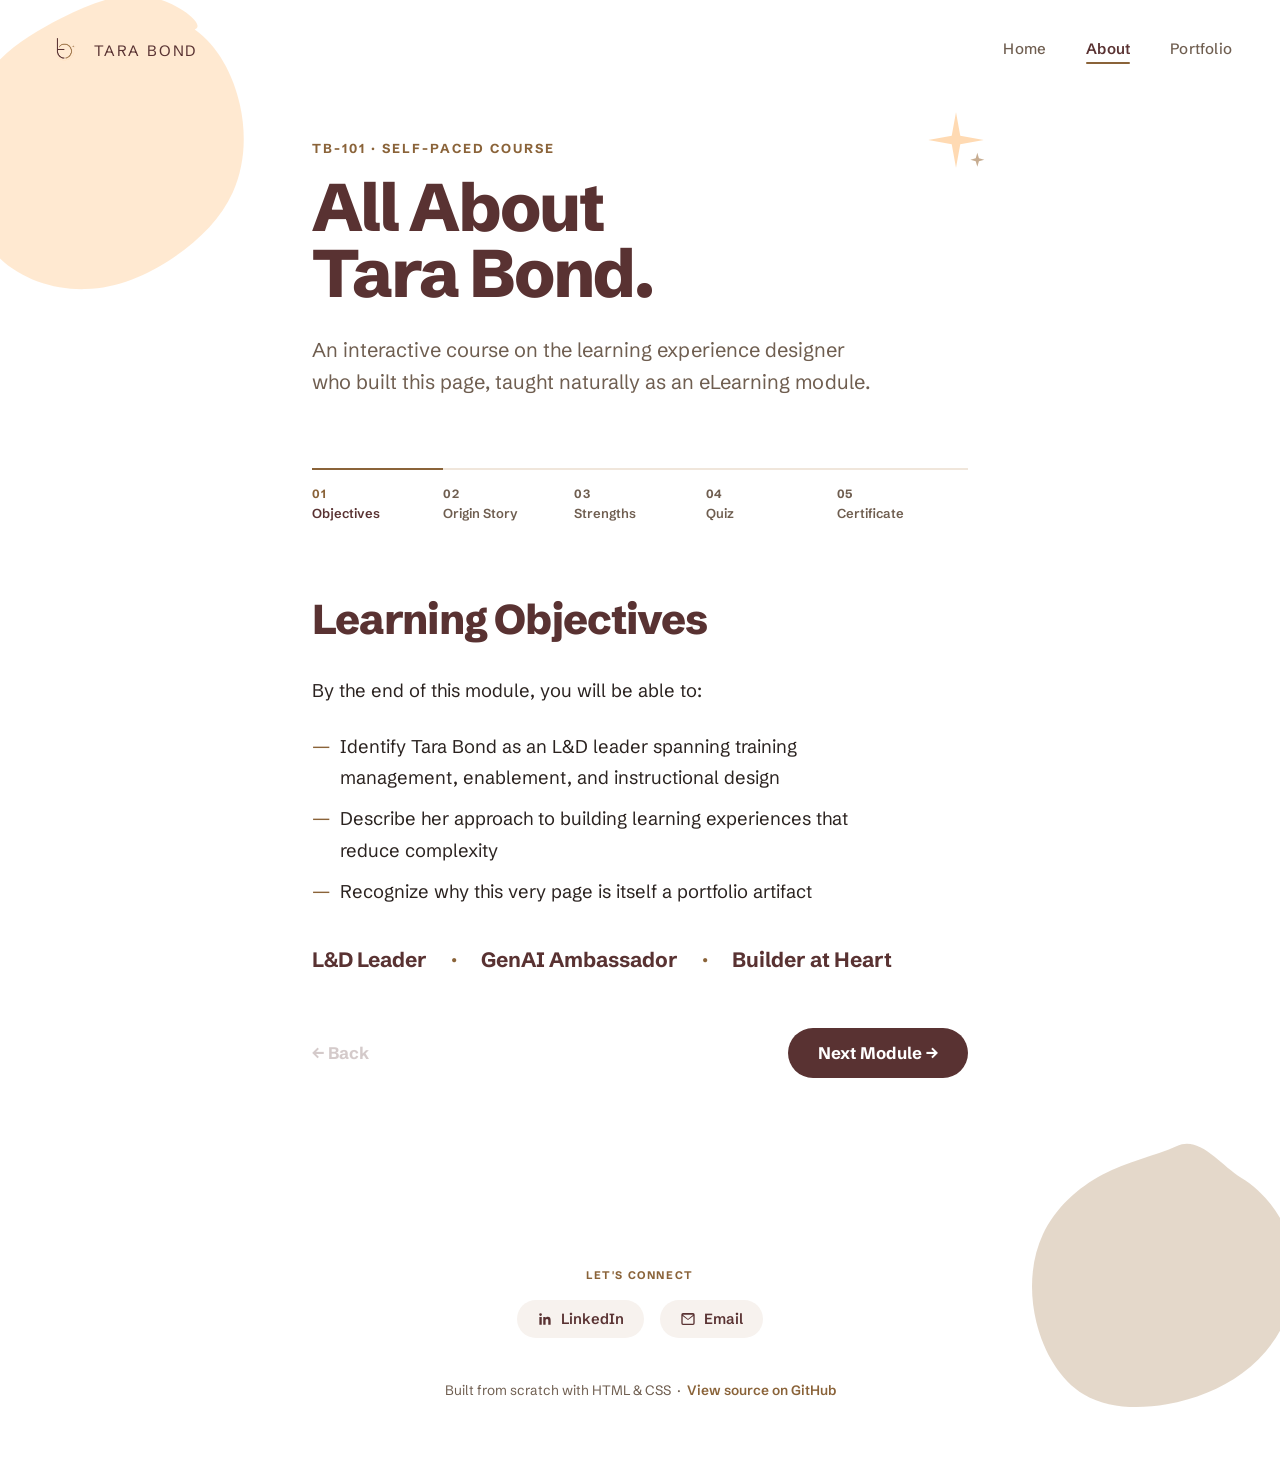
==== about.html @ 09939d5f "Update about.html" ====
<!DOCTYPE html>
<html lang="en">
<head>
<meta charset="UTF-8">
<meta name="viewport" content="width=device-width, initial-scale=1.0">
<title>All About Tara Bond</title>
<meta property="og:title" content="TB-101: All About Tara Bond">
<meta property="og:description" content="An interactive eLearning course about the L&D leader who built this page — learning objectives, a knowledge check, and a certificate of completion included.">
<meta property="og:image" content="https://taraneh-code.github.io/tara-headshot.jpeg">
<meta property="og:url" content="https://taraneh-code.github.io/about.html">
<meta property="og:type" content="website">
<meta name="twitter:card" content="summary_large_image">
<meta name="twitter:title" content="TB-101: All About Tara Bond">
<meta name="twitter:description" content="An interactive eLearning course about the L&D leader who built this page.">
<meta name="twitter:image" content="https://taraneh-code.github.io/tara-headshot.jpeg">
<link rel="preconnect" href="https://fonts.googleapis.com">
<link rel="preconnect" href="https://fonts.gstatic.com" crossorigin>
<link href="https://fonts.googleapis.com/css2?family=Schibsted+Grotesk:ital,wght@0,400..900;1,400..900&display=swap" rel="stylesheet">
<style>
  :root {
    --maroon: #593232;
    --tan: #8a6339;
    --cream: #f7f2ee;
    --blush: #ffd7ab;
    --paper: #ffffff;
    --text: #2b2320;
    --muted: #6f5e50;
  }
  * { box-sizing: border-box; }
  html {
    background: var(--paper);
  }
  body {
    margin: 0;
    font-family: 'Schibsted Grotesk', Arial, sans-serif;
    color: var(--text);
    -webkit-font-smoothing: antialiased;
    overflow-x: hidden;
  }
  a { text-decoration: none; color: inherit; }

  nav {
    display: flex;
    align-items: center;
    justify-content: space-between;
    padding: 32px 48px;
  }
  nav .name {
    font-weight: 400;
    font-size: 15px;
    letter-spacing: 1.8px;
    text-transform: uppercase;
    color: var(--maroon);
  }
  nav .links { display: flex; gap: 40px; }
  nav .links a {
    font-size: 15px;
    font-weight: 500;
    letter-spacing: 0.2px;
    color: var(--muted);
    padding-bottom: 4px;
    position: relative;
  }
  nav .links a.active { color: var(--maroon); font-weight: 600; }
  nav .links a.active::after {
    content: '';
    position: absolute;
    left: 0; right: 0; bottom: -2px;
    height: 2px;
    background: var(--tan);
    border-radius: 2px;
  }
  nav .links a:hover { color: var(--maroon); }

  @media (max-width: 640px) {
    nav { padding: 24px 24px; flex-direction: column; gap: 18px; align-items: flex-start; }
  }

  .wrap {
    max-width: 720px;
    margin: 0 auto;
    padding: 40px 32px 140px;
  }

  .kicker {
    font-size: 13px;
    font-weight: 700;
    letter-spacing: 2px;
    text-transform: uppercase;
    color: var(--tan);
    margin-bottom: 18px;
  }

  h1.big {
    font-size: 4.2em;
    font-weight: 800;
    line-height: 0.98;
    letter-spacing: -2px;
    color: var(--maroon);
    margin: 0 0 28px;
  }

  p.intro {
    font-size: 1.25em;
    line-height: 1.6;
    color: var(--muted);
    max-width: 560px;
    margin: 0 0 70px;
  }

  /* step tracker — horizontal, no boxes */
  .tracker {
    display: flex;
    gap: 0;
    margin-bottom: 8px;
    border-top: 2px solid #f0e6db;
  }
  .step {
    flex: 1;
    padding-top: 16px;
    cursor: pointer;
    border-top: 2px solid transparent;
    margin-top: -2px;
    transition: border-color 0.2s;
  }
  .step.active, .step.done { border-top-color: var(--tan); }
  .step .step-num {
    font-size: 12px;
    font-weight: 700;
    color: var(--muted);
    letter-spacing: 0.5px;
  }
  .step.active .step-num, .step.done .step-num { color: var(--tan); }
  .step .step-label {
    font-size: 13px;
    font-weight: 600;
    margin-top: 4px;
    color: var(--muted);
  }
  .step.active .step-label { color: var(--maroon); }
  @media (max-width: 640px) {
    .step .step-label { display: none; }
  }

  .panel { display: none; padding-top: 64px; animation: fadeIn 0.4s ease; }
  .panel.active { display: block; }
  @keyframes fadeIn { from { opacity: 0; transform: translateY(8px);} to {opacity:1; transform: translateY(0);} }

  .panel h2 {
    font-size: 2.6em;
    font-weight: 800;
    letter-spacing: -1px;
    color: var(--maroon);
    margin: 0 0 30px;
  }
  .panel p {
    font-size: 1.15em;
    line-height: 1.75;
    color: var(--text);
    margin: 0 0 24px;
    max-width: 600px;
  }
  .panel ul {
    padding-left: 0;
    list-style: none;
    margin: 0 0 30px;
  }
  .panel li {
    font-size: 1.15em;
    line-height: 1.7;
    padding-left: 28px;
    position: relative;
    margin-bottom: 10px;
    max-width: 580px;
  }
  .panel li::before {
    content: '—';
    position: absolute;
    left: 0;
    color: var(--tan);
  }

  .word-tags {
    display: flex;
    flex-wrap: wrap;
    gap: 24px;
    margin: 40px 0 10px;
  }
  .word-tags span {
    font-size: 1.3em;
    font-weight: 700;
    color: var(--maroon);
  }
  .word-tags span::after {
    content: '·';
    color: var(--tan);
    margin-left: 24px;
  }
  .word-tags span:last-child::after { content: ''; }

  .strength-list {
    margin-top: 40px;
    border-top: 1px solid #f0e6db;
  }
  .strength-item {
    display: flex;
    align-items: baseline;
    gap: 24px;
    padding: 22px 0;
    border-bottom: 1px solid #f0e6db;
  }
  .strength-item .idx {
    font-size: 1.4em;
    font-weight: 800;
    color: var(--blush);
    min-width: 44px;
  }
  .strength-item .name {
    font-size: 1.5em;
    font-weight: 700;
    color: var(--maroon);
  }

  .quiz-block { margin-bottom: 44px; max-width: 600px; }
  .quiz-block .q { font-size: 1.2em; font-weight: 700; color: var(--maroon); margin-bottom: 18px; }
  .quiz-options { display: flex; flex-direction: column; gap: 10px; }
  .quiz-option {
    text-align: left;
    background: none;
    border: none;
    border-bottom: 1.5px solid #eee1d3;
    padding: 14px 4px;
    cursor: pointer;
    font-family: 'Schibsted Grotesk', Arial, sans-serif;
    font-size: 1.05em;
    color: var(--text);
    transition: border-color 0.15s, color 0.15s;
  }
  .quiz-option:hover:not(:disabled) { border-color: var(--tan); color: var(--maroon); }
  .quiz-option.correct { color: #4a7a3a; border-color: #4a7a3a; font-weight: 700; }
  .quiz-option.incorrect { color: #b5564c; border-color: #b5564c; }

  .cert {
    padding-top: 10px;
  }
  .cert .seal { font-size: 3em; margin-bottom: 14px; }
  .cert p.eyebrow {
    text-transform: uppercase;
    letter-spacing: 2px;
    font-size: 0.8em;
    color: var(--muted);
    font-weight: 700;
    margin-bottom: 14px;
  }

  .panel-nav {
    display: flex;
    justify-content: space-between;
    align-items: center;
    margin-top: 56px;
  }
  .btn {
    background: none;
    border: none;
    color: var(--maroon);
    font-family: 'Schibsted Grotesk', Arial, sans-serif;
    font-weight: 700;
    font-size: 1.05em;
    cursor: pointer;
    padding: 0;
  }
  .btn:hover { color: var(--tan); }
  .btn:disabled { opacity: 0.25; cursor: default; }
  .btn.fill {
    background: var(--maroon);
    color: white;
    padding: 15px 30px;
    border-radius: 30px;
    transition: opacity 0.15s;
  }
  .btn.fill:hover { opacity: 0.88; color: white; }
  .btn.fill:disabled { opacity: 0.25; }

  footer {
    text-align: center;
    color: var(--muted);
    font-size: 0.85em;
    padding: 24px 20px 40px;
  }
  footer a { font-weight: 600; color: var(--tan); }
  .decor {
    position: absolute;
    pointer-events: none;
    z-index: 0;
  }
  .wrap { position: relative; }
  .hero-decor {
    position: absolute;
    top: 8px;
    right: 12px;
    width: 64px;
    opacity: 0.9;
  }
  @media (max-width: 640px) {
    .hero-decor { width: 40px; top: 4px; right: 4px; }
  }
  .flourish-divider {
    display: flex;
    justify-content: center;
    margin: 8px 0 0;
    opacity: 0.6;
  }
  .cert-decor {
    display: flex;
    justify-content: center;
    margin-bottom: 6px;
  }
  .bg-blob {
    position: absolute;
    z-index: -1;
    pointer-events: none;
  }
  .blob-1 {
    top: -40px; left: -80px;
    width: 380px;
  }
  .blob-2 {
    bottom: -20px; right: -70px;
    width: 360px;
  }
  @media (max-width: 640px) {
    .blob-1 { width: 220px; left: -60px; }
    .blob-2 { width: 210px; right: -50px; }
  }
  html { position: relative; }
  .connect-footer {
    text-align: center;
    padding: 50px 20px 20px;
  }
  .connect-footer h3 {
    font-size: 11px;
    text-transform: uppercase;
    letter-spacing: 1.6px;
    color: var(--tan);
    font-weight: 700;
    margin: 0 0 18px;
  }
  .connect-links {
    display: flex;
    justify-content: center;
    gap: 16px;
    flex-wrap: wrap;
  }
  .connect-link {
    display: inline-flex;
    align-items: center;
    gap: 8px;
    background: var(--cream);
    color: var(--maroon);
    font-size: 0.92em;
    font-weight: 600;
    padding: 10px 20px;
    border-radius: 24px;
    transition: opacity 0.15s, transform 0.15s;
  }
  .connect-link:hover { opacity: 0.85; transform: translateY(-1px); }
  .connect-link svg { flex-shrink: 0; }

  footer.credit {
    text-align: center;
    color: var(--muted);
    font-size: 0.85em;
    padding: 24px 20px 40px;
  }
  footer.credit a { font-weight: 600; color: var(--tan); }
</style>
</head>
<body>

<div style="position:relative; min-height:100%;">
<svg class="bg-blob blob-1" viewBox="0 0 200 200" xmlns="http://www.w3.org/2000/svg">
  <path fill="#ffd7ab" opacity="0.55" d="M44.6,-63.4C56.9,-54.7,64.9,-39.5,68.4,-23.7C71.9,-7.9,70.9,8.5,64.6,22.4C58.3,36.3,46.7,47.7,33.1,56.8C19.5,65.9,3.9,72.7,-12.8,73.2C-29.5,73.7,-47.3,67.9,-58.9,56.1C-70.5,44.3,-75.9,26.5,-76.8,8.9C-77.7,-8.7,-74.1,-26.1,-64.8,-39.4C-55.5,-52.7,-40.5,-61.9,-25.2,-69.6C-9.9,-77.3,5.7,-83.5,20.9,-80.6C36.1,-77.7,50.9,-65.7,44.6,-63.4Z" transform="translate(100 100)"/>
</svg>
<svg class="bg-blob blob-2" viewBox="0 0 200 200" xmlns="http://www.w3.org/2000/svg">
  <path fill="#a67d51" opacity="0.3" d="M39.5,-56.3C51.3,-49.1,60.8,-37.6,65.6,-24.2C70.4,-10.8,70.5,4.5,65.9,18.1C61.3,31.7,52,43.6,40.1,52.4C28.2,61.2,13.7,66.9,-1.8,69.6C-17.3,72.3,-34.6,72,-47.8,64.1C-61,56.2,-70.1,40.7,-74.2,24.1C-78.3,7.5,-77.4,-10.2,-70.6,-24.8C-63.8,-39.4,-51.1,-50.9,-37.4,-58.1C-23.7,-65.3,-8.9,-68.2,3.9,-73.9C16.7,-79.6,27.7,-63.5,39.5,-56.3Z" transform="translate(100 100)"/>
</svg>

<nav>
  <div style="display:flex; align-items:center; gap:10px;">
    <img src="logo.png" alt="Tara Bond logo" style="height:36px; width:auto; display:block;">
    <div class="name">Tara Bond</div>
  </div>
  <div class="links">
    <a href="index.html">Home</a>
    <a href="about.html" class="active">About</a>
    <a href="portfolio.html">Portfolio</a>
  </div>
</nav>

<div class="wrap">

  <svg class="hero-decor" viewBox="0 0 60 60" fill="none" xmlns="http://www.w3.org/2000/svg">
    <path d="M30 4 L34 26 L56 30 L34 34 L30 56 L26 34 L4 30 L26 26 Z" fill="#ffd7ab"/>
    <path d="M50 42 L51.5 47 L56.5 48.5 L51.5 50 L50 55 L48.5 50 L43.5 48.5 L48.5 47 Z" fill="#a67d51" opacity="0.7"/>
  </svg>

  <div class="kicker">TB-101 · Self-Paced Course</div>
  <h1 class="big">All About<br>Tara Bond.</h1>
  <p class="intro">An interactive course on the learning experience designer who built this page, taught naturally as an eLearning module.</p>

  <div class="tracker">
    <div class="step active" id="step-m1" onclick="goTo('m1')">
      <div class="step-num">01</div>
      <div class="step-label">Objectives</div>
    </div>
    <div class="step" id="step-m2" onclick="goTo('m2')">
      <div class="step-num">02</div>
      <div class="step-label">Origin Story</div>
    </div>
    <div class="step" id="step-m3" onclick="goTo('m3')">
      <div class="step-num">03</div>
      <div class="step-label">Strengths</div>
    </div>
    <div class="step" id="step-m4" onclick="goTo('m4')">
      <div class="step-num">04</div>
      <div class="step-label">Quiz</div>
    </div>
    <div class="step" id="step-m5" onclick="goTo('m5')">
      <div class="step-num">05</div>
      <div class="step-label">Certificate</div>
    </div>
  </div>

  <div class="panel active" id="m1">
    <h2>Learning Objectives</h2>
    <p>By the end of this module, you will be able to:</p>
    <ul>
      <li>Identify Tara Bond as an L&amp;D leader spanning training management, enablement, and instructional design</li>
      <li>Describe her approach to building learning experiences that reduce complexity</li>
      <li>Recognize why this very page is itself a portfolio artifact</li>
    </ul>
    <div class="word-tags">
      <span>L&amp;D Leader</span>
      <span>GenAI Ambassador</span>
      <span>Builder at Heart</span>
    </div>
    <div class="panel-nav">
      <button class="btn" disabled>← Back</button>
      <button class="btn fill" onclick="goTo('m2')">Next Module →</button>
    </div>
  </div>

  <div class="panel" id="m2">
    <h2>Origin Story</h2>
    <p>Tara didn't start in a classroom. She started on a restaurant floor. About six years in hospitality and restaurant management taught her how to train people fast, under pressure, with zero patience for boring onboarding.</p>
    <p>That instinct carried into 10+ years of formal, corporate L&amp;D work: building the inside sales training function from scratch at Redfin, while also supporting leadership training there. From there, she moved into leading complex technical training at Visa within the Professional Services org, partnering closely with the risk and identity teams, and driving AI training and adoption across roles. The throughline is consistent: bring order and clarity to complexity, and make learning feel useful instead of obligatory.</p>
    <div class="panel-nav">
      <button class="btn" onclick="goTo('m1')">← Back</button>
      <button class="btn fill" onclick="goTo('m3')">Next Module →</button>
    </div>
  </div>

  <div class="panel" id="m3">
    <h2>Core Strengths</h2>
    <p>Per CliftonStrengths, here are the top five themes that show up in how Tara works:</p>
    <div class="strength-list">
      <div class="strength-item"><div class="idx">01</div><div class="name">Individualization</div></div>
      <div class="strength-item"><div class="idx">02</div><div class="name">Futuristic</div></div>
      <div class="strength-item"><div class="idx">03</div><div class="name">Positivity</div></div>
      <div class="strength-item"><div class="idx">04</div><div class="name">Intellection</div></div>
      <div class="strength-item"><div class="idx">05</div><div class="name">Significance</div></div>
    </div>
    <div class="panel-nav">
      <button class="btn" onclick="goTo('m2')">← Back</button>
      <button class="btn fill" onclick="goTo('m4')">Next Module →</button>
    </div>
  </div>

  <div class="panel" id="m4">
    <h2>Knowledge Check</h2>
    <p>Let's see if it stuck.</p>

    <div class="quiz-block">
      <div class="q">1. Which major Proptech and Fintech companies has Tara spent the bulk of her corporate career?</div>
      <div class="quiz-options" id="q1-options">
        <button class="quiz-option" onclick="answer(this,'q1',false)">Zillow and Mastercard</button>
        <button class="quiz-option" onclick="answer(this,'q1',true)">Redfin and Visa</button>
        <button class="quiz-option" onclick="answer(this,'q1',false)">Compass and PayPal</button>
      </div>
    </div>

    <div class="quiz-block">
      <div class="q">2. Which of these is one of Tara's top CliftonStrengths?</div>
      <div class="quiz-options" id="q2-options">
        <button class="quiz-option" onclick="answer(this,'q2',false)">Command</button>
        <button class="quiz-option" onclick="answer(this,'q2',true)">Futuristic</button>
        <button class="quiz-option" onclick="answer(this,'q2',false)">Discipline</button>
      </div>
    </div>

    <div class="panel-nav">
      <button class="btn" onclick="goTo('m3')">← Back</button>
      <button class="btn fill" id="finish-btn" onclick="goTo('m5')" disabled>Finish Course →</button>
    </div>
  </div>

  <div class="panel" id="m5">
    <div class="cert">
      <div class="cert-decor">
        <svg width="72" height="72" viewBox="0 0 72 72" fill="none" xmlns="http://www.w3.org/2000/svg">
          <circle cx="36" cy="36" r="26" stroke="#a67d51" stroke-width="1.5"/>
          <circle cx="36" cy="36" r="19" stroke="#ffd7ab" stroke-width="1.5"/>
          <path d="M36 4 L38.5 15 L50 17 L38.5 19 L36 30 L33.5 19 L22 17 L33.5 15 Z" fill="#593232" opacity="0.85"/>
        </svg>
      </div>
      <p class="eyebrow">Certificate of Completion</p>
      <h2 style="margin-bottom:14px;">You now understand Tara Bond.</h2>
      <p>Awarded for completing TB-101 with full curiosity and minimal skepticism.</p>
      <p>Let's actually connect. Find her on <a href="https://www.linkedin.com/in/taraneh-tara-bond" target="_blank" style="color:var(--maroon); font-weight:700;">LinkedIn</a>, or view her <a href="portfolio.html" style="color:var(--maroon); font-weight:700;">Portfolio →</a></p>
    </div>
    <div class="panel-nav">
      <button class="btn" onclick="goTo('m1')">↺ Restart Course</button>
      <div></div>
    </div>
  </div>

</div>

<div class="connect-footer">
  <h3>Let's Connect</h3>
  <div class="connect-links">
    <a href="https://www.linkedin.com/in/taraneh-tara-bond" target="_blank" class="connect-link">
      <svg width="16" height="16" viewBox="0 0 24 24" fill="currentColor"><path d="M20.45 20.45h-3.55v-5.57c0-1.33-.02-3.03-1.85-3.03-1.85 0-2.14 1.45-2.14 2.94v5.66H9.36V9h3.41v1.56h.05c.47-.9 1.63-1.85 3.36-1.85 3.6 0 4.27 2.37 4.27 5.45v6.29zM5.34 7.43a2.06 2.06 0 1 1 0-4.12 2.06 2.06 0 0 1 0 4.12zM7.12 20.45H3.56V9h3.56v11.45z"/></svg>
      LinkedIn
    </a>
    <a href="mailto:bondtaraneh@gmail.com" class="connect-link">
      <svg width="16" height="16" viewBox="0 0 24 24" fill="currentColor"><path d="M2 5.5A2.5 2.5 0 0 1 4.5 3h15A2.5 2.5 0 0 1 22 5.5v13a2.5 2.5 0 0 1-2.5 2.5h-15A2.5 2.5 0 0 1 2 18.5v-13zm2.2.3 7.8 6.1 7.8-6.1H4.2zM20 7.4l-8 6.27L4 7.4v11.1c0 .28.22.5.5.5h15c.28 0 .5-.22.5-.5V7.4z"/></svg>
      Email
    </a>
  </div>
</div>

<footer class="credit">
  Built from scratch with HTML &amp; CSS &nbsp;·&nbsp; <a href="https://github.com/taraneh-code" target="_blank">View source on GitHub</a>
</footer>

<script>
  const modules = ['m1','m2','m3','m4','m5'];
  const quizAnswers = {};

  function goTo(id, skipScroll) {
    modules.forEach(m => {
      document.getElementById(m).classList.remove('active');
      document.getElementById('step-' + m).classList.remove('active');
    });
    document.getElementById(id).classList.add('active');
    document.getElementById('step-' + id).classList.add('active');

    const idx = modules.indexOf(id);
    for (let i = 0; i < idx; i++) {
      document.getElementById('step-' + modules[i]).classList.add('done');
    }

    if (!skipScroll) {
      document.getElementById(id).scrollIntoView({behavior: 'smooth', block: 'start'});
    }
  }

  function answer(btn, qName, isCorrect) {
    const group = document.getElementById(qName + '-options');
    group.querySelectorAll('.quiz-option').forEach(b => b.disabled = true);
    btn.classList.add(isCorrect ? 'correct' : 'incorrect');
    quizAnswers[qName] = true;
    if (Object.keys(quizAnswers).length === 2) {
      document.getElementById('finish-btn').disabled = false;
    }
  }

  goTo('m1', true);
</script>

</div>
</body>
</html>
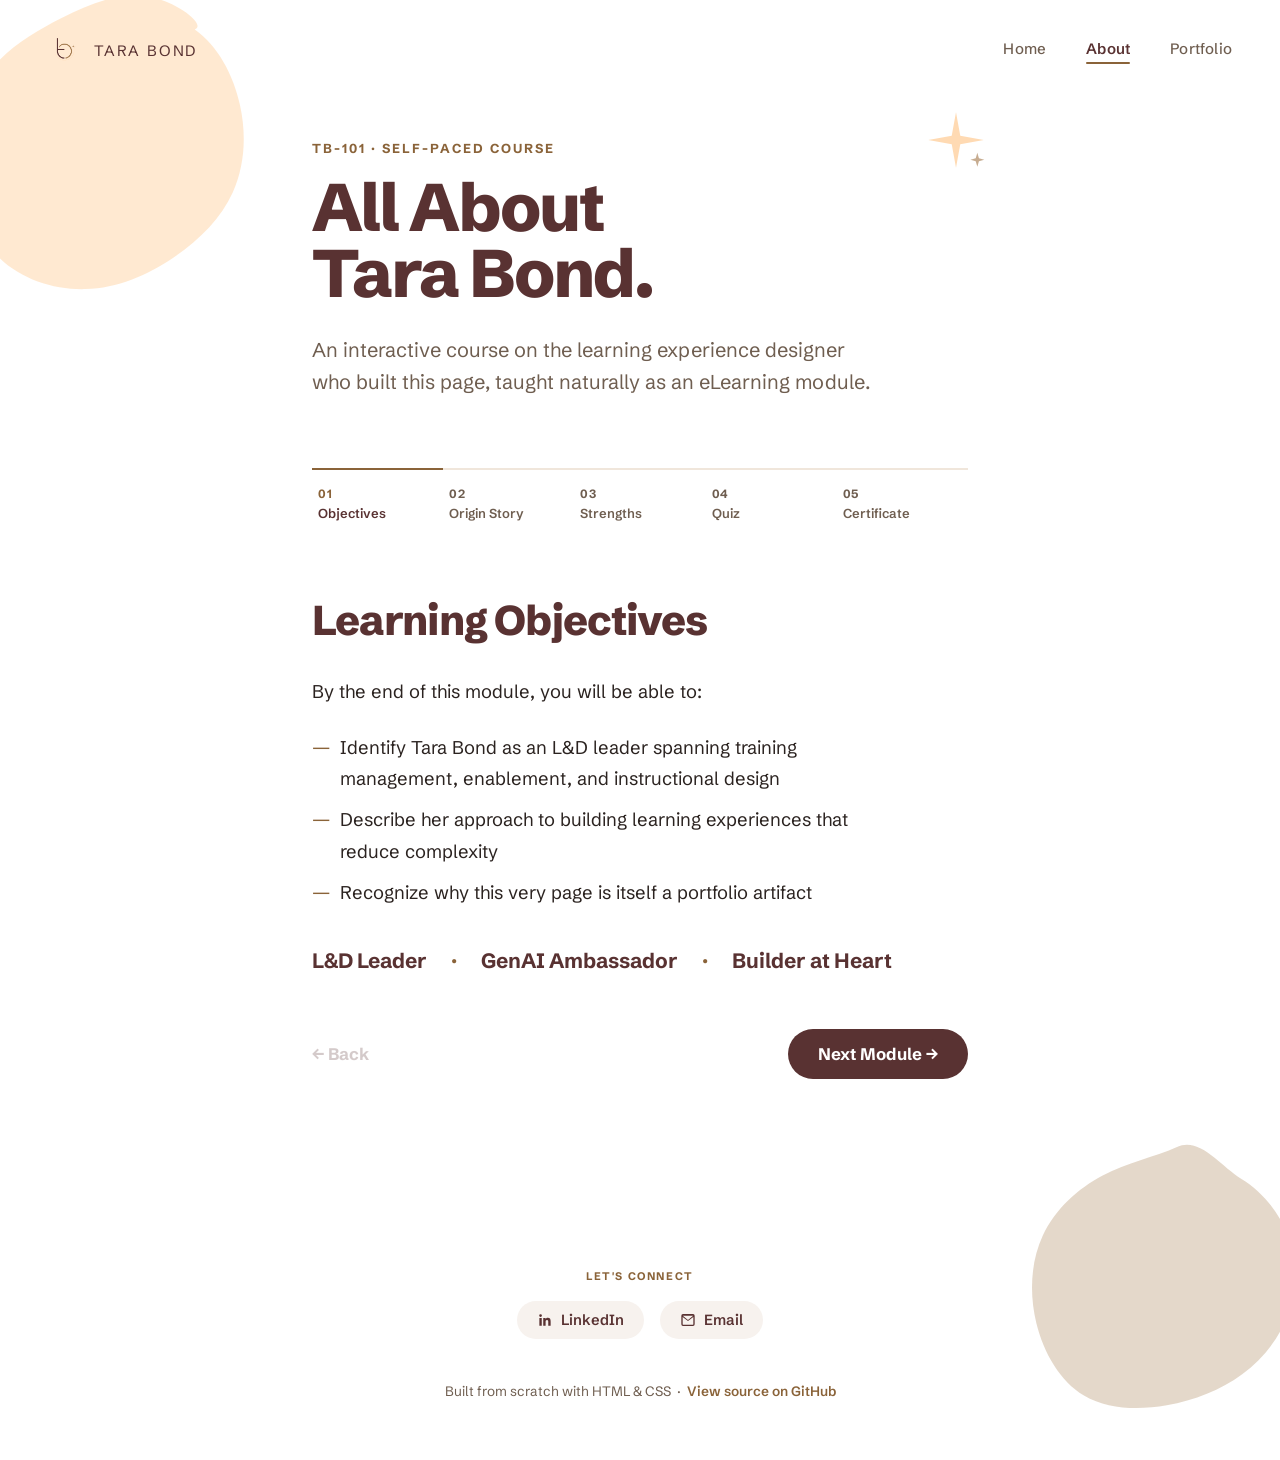
==== commit fba8bb56: "Update about.html" ====
--- a/about.html
+++ b/about.html
@@ -119,9 +119,19 @@
     flex: 1;
     padding-top: 16px;
     cursor: pointer;
+    border: none;
     border-top: 2px solid transparent;
     margin-top: -2px;
     transition: border-color 0.2s;
+    background: none;
+    font-family: 'Schibsted Grotesk', Arial, sans-serif;
+    text-align: left;
+    display: flex;
+    flex-direction: column;
+  }
+  .step:focus-visible {
+    outline: 2px solid var(--tan);
+    outline-offset: 3px;
   }
   .step.active, .step.done { border-top-color: var(--tan); }
   .step .step-num {
@@ -136,6 +146,7 @@
     font-weight: 600;
     margin-top: 4px;
     color: var(--muted);
+    display: block;
   }
   .step.active .step-label { color: var(--maroon); }
   @media (max-width: 640px) {
@@ -409,26 +420,26 @@
   <p class="intro">An interactive course on the learning experience designer who built this page, taught naturally as an eLearning module.</p>
 
   <div class="tracker">
-    <div class="step active" id="step-m1" onclick="goTo('m1')">
-      <div class="step-num">01</div>
-      <div class="step-label">Objectives</div>
-    </div>
-    <div class="step" id="step-m2" onclick="goTo('m2')">
-      <div class="step-num">02</div>
-      <div class="step-label">Origin Story</div>
-    </div>
-    <div class="step" id="step-m3" onclick="goTo('m3')">
-      <div class="step-num">03</div>
-      <div class="step-label">Strengths</div>
-    </div>
-    <div class="step" id="step-m4" onclick="goTo('m4')">
-      <div class="step-num">04</div>
-      <div class="step-label">Quiz</div>
-    </div>
-    <div class="step" id="step-m5" onclick="goTo('m5')">
-      <div class="step-num">05</div>
-      <div class="step-label">Certificate</div>
-    </div>
+    <button class="step active" id="step-m1" onclick="goTo('m1')" aria-label="Module 1: Learning Objectives">
+      <span class="step-num">01</span>
+      <span class="step-label">Objectives</span>
+    </button>
+    <button class="step" id="step-m2" onclick="goTo('m2')" aria-label="Module 2: Origin Story">
+      <span class="step-num">02</span>
+      <span class="step-label">Origin Story</span>
+    </button>
+    <button class="step" id="step-m3" onclick="goTo('m3')" aria-label="Module 3: Core Strengths">
+      <span class="step-num">03</span>
+      <span class="step-label">Strengths</span>
+    </button>
+    <button class="step" id="step-m4" onclick="goTo('m4')" aria-label="Module 4: Knowledge Check">
+      <span class="step-num">04</span>
+      <span class="step-label">Quiz</span>
+    </button>
+    <button class="step" id="step-m5" onclick="goTo('m5')" aria-label="Module 5: Certificate">
+      <span class="step-num">05</span>
+      <span class="step-label">Certificate</span>
+    </button>
   </div>
 
   <div class="panel active" id="m1">
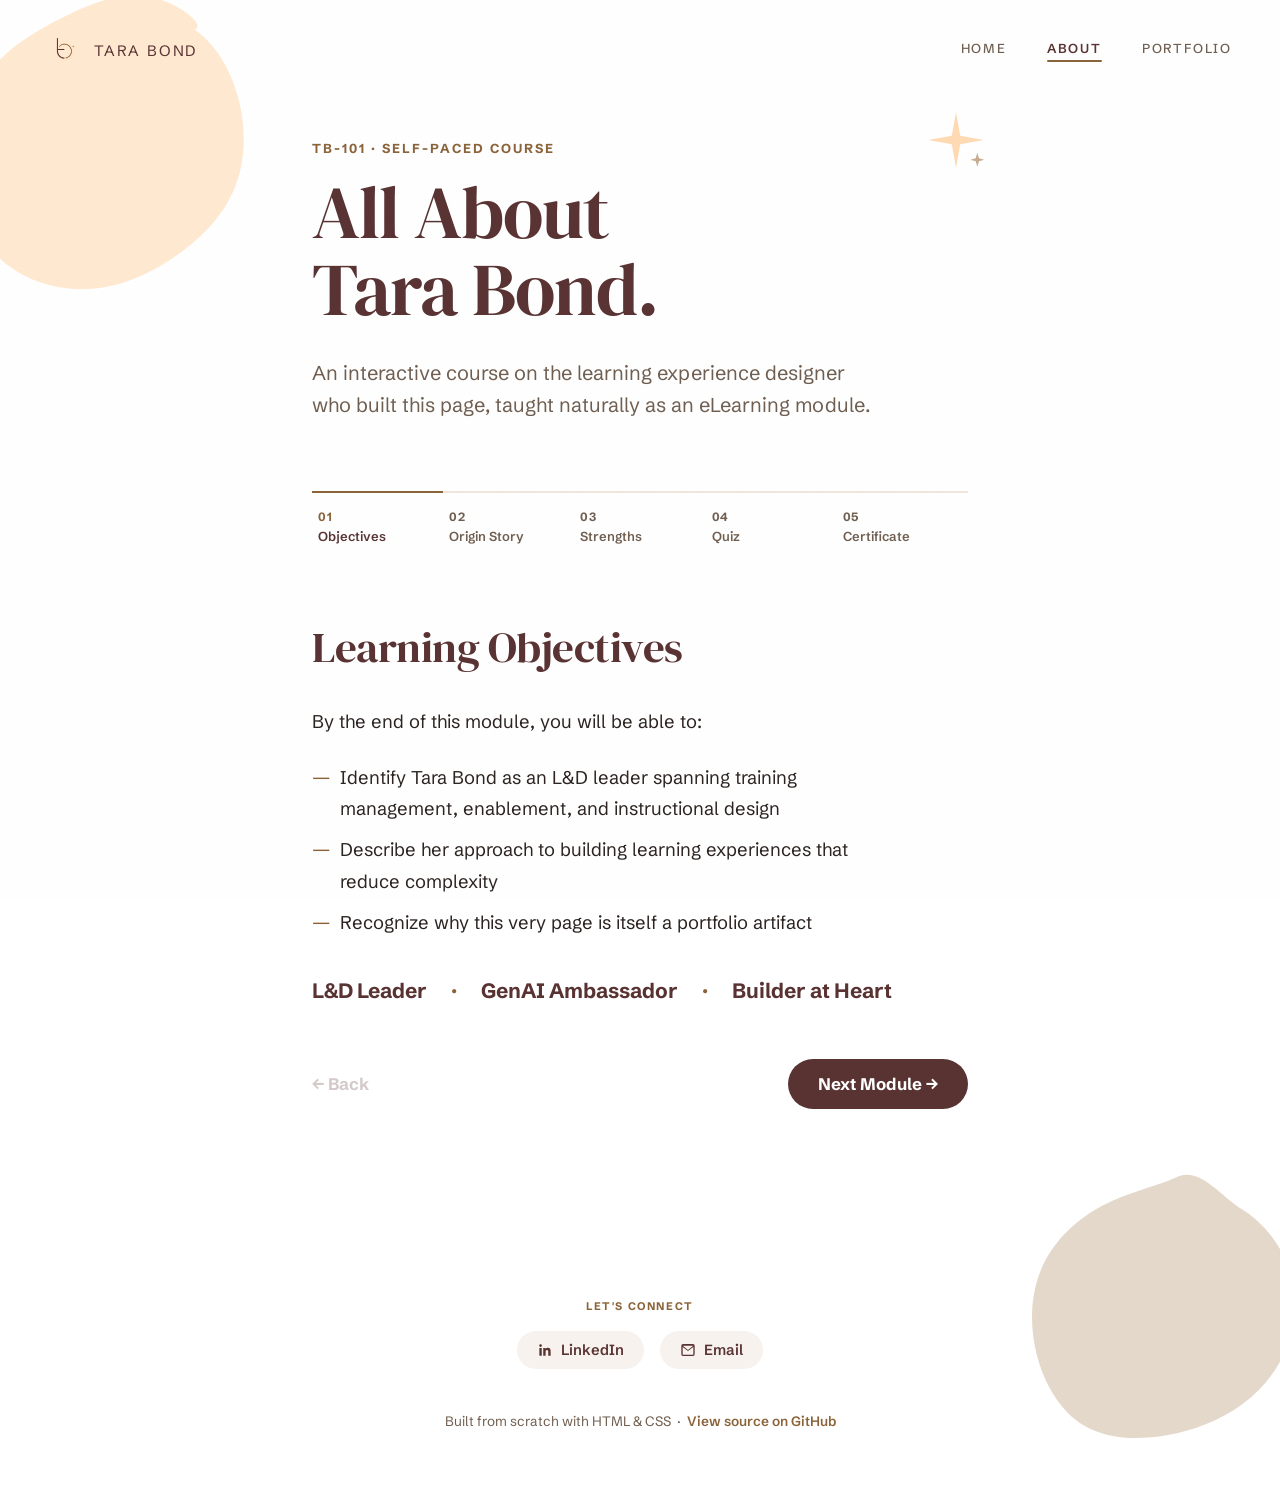
==== commit bdcfd115: "Update about.html" ====
--- a/about.html
+++ b/about.html
@@ -3,6 +3,8 @@
 <head>
 <meta charset="UTF-8">
 <meta name="viewport" content="width=device-width, initial-scale=1.0">
+<link rel="icon" type="image/png" href="logo.png">
+<meta name="theme-color" content="#593232">
 <title>All About Tara Bond</title>
 <meta property="og:title" content="TB-101: All About Tara Bond">
 <meta property="og:description" content="An interactive eLearning course about the L&D leader who built this page — learning objectives, a knowledge check, and a certificate of completion included.">
@@ -15,7 +17,7 @@
 <meta name="twitter:image" content="https://taraneh-code.github.io/tara-headshot.jpeg">
 <link rel="preconnect" href="https://fonts.googleapis.com">
 <link rel="preconnect" href="https://fonts.gstatic.com" crossorigin>
-<link href="https://fonts.googleapis.com/css2?family=Schibsted+Grotesk:ital,wght@0,400..900;1,400..900&display=swap" rel="stylesheet">
+<link href="https://fonts.googleapis.com/css2?family=Schibsted+Grotesk:ital,wght@0,400..900;1,400..900&family=DM+Serif+Display:ital@0;1&display=swap" rel="stylesheet">
 <style>
   :root {
     --maroon: #593232;
@@ -39,6 +41,26 @@
   }
   a { text-decoration: none; color: inherit; }
 
+  ::selection {
+    background: var(--blush);
+    color: var(--maroon);
+  }
+
+  ::-webkit-scrollbar { width: 10px; }
+  ::-webkit-scrollbar-track { background: var(--cream); }
+  ::-webkit-scrollbar-thumb { background: var(--tan); border-radius: 10px; border: 2px solid var(--cream); }
+  * { scrollbar-color: var(--tan) var(--cream); scrollbar-width: thin; }
+
+  body::before {
+    content: '';
+    position: fixed;
+    inset: 0;
+    pointer-events: none;
+    z-index: 9999;
+    opacity: 0.025;
+    background-image: url("data:image/svg+xml,%3Csvg xmlns='http://www.w3.org/2000/svg' width='120' height='120'%3E%3Cfilter id='n'%3E%3CfeTurbulence type='fractalNoise' baseFrequency='0.9' numOctaves='2' stitchTiles='stitch'/%3E%3C/filter%3E%3Crect width='100%25' height='100%25' filter='url(%23n)'/%3E%3C/svg%3E");
+  }
+
   nav {
     display: flex;
     align-items: center;
@@ -54,9 +76,10 @@
   }
   nav .links { display: flex; gap: 40px; }
   nav .links a {
-    font-size: 15px;
+    font-size: 13px;
     font-weight: 500;
-    letter-spacing: 0.2px;
+    letter-spacing: 1.8px;
+    text-transform: uppercase;
     color: var(--muted);
     padding-bottom: 4px;
     position: relative;
@@ -92,10 +115,11 @@
   }
 
   h1.big {
-    font-size: 4.2em;
-    font-weight: 800;
-    line-height: 0.98;
-    letter-spacing: -2px;
+    font-family: 'DM Serif Display', Georgia, serif;
+    font-size: 4.6em;
+    font-weight: 400;
+    line-height: 1.05;
+    letter-spacing: -1px;
     color: var(--maroon);
     margin: 0 0 28px;
   }
@@ -158,9 +182,10 @@
   @keyframes fadeIn { from { opacity: 0; transform: translateY(8px);} to {opacity:1; transform: translateY(0);} }
 
   .panel h2 {
-    font-size: 2.6em;
-    font-weight: 800;
-    letter-spacing: -1px;
+    font-family: 'DM Serif Display', Georgia, serif;
+    font-size: 2.7em;
+    font-weight: 400;
+    letter-spacing: -0.5px;
     color: var(--maroon);
     margin: 0 0 30px;
   }
@@ -588,6 +613,9 @@
   }
 
   goTo('m1', true);
+
+  console.log('%cHey, curious minds welcome.', 'color:#593232; font-size:16px; font-weight:bold;');
+  console.log('%cThis whole site is hand-coded HTML, CSS, and JS — no framework, no build step. View source, poke around, or say hi: bondtaraneh@gmail.com', 'color:#8a6339; font-size:13px;');
 </script>
 
 </div>
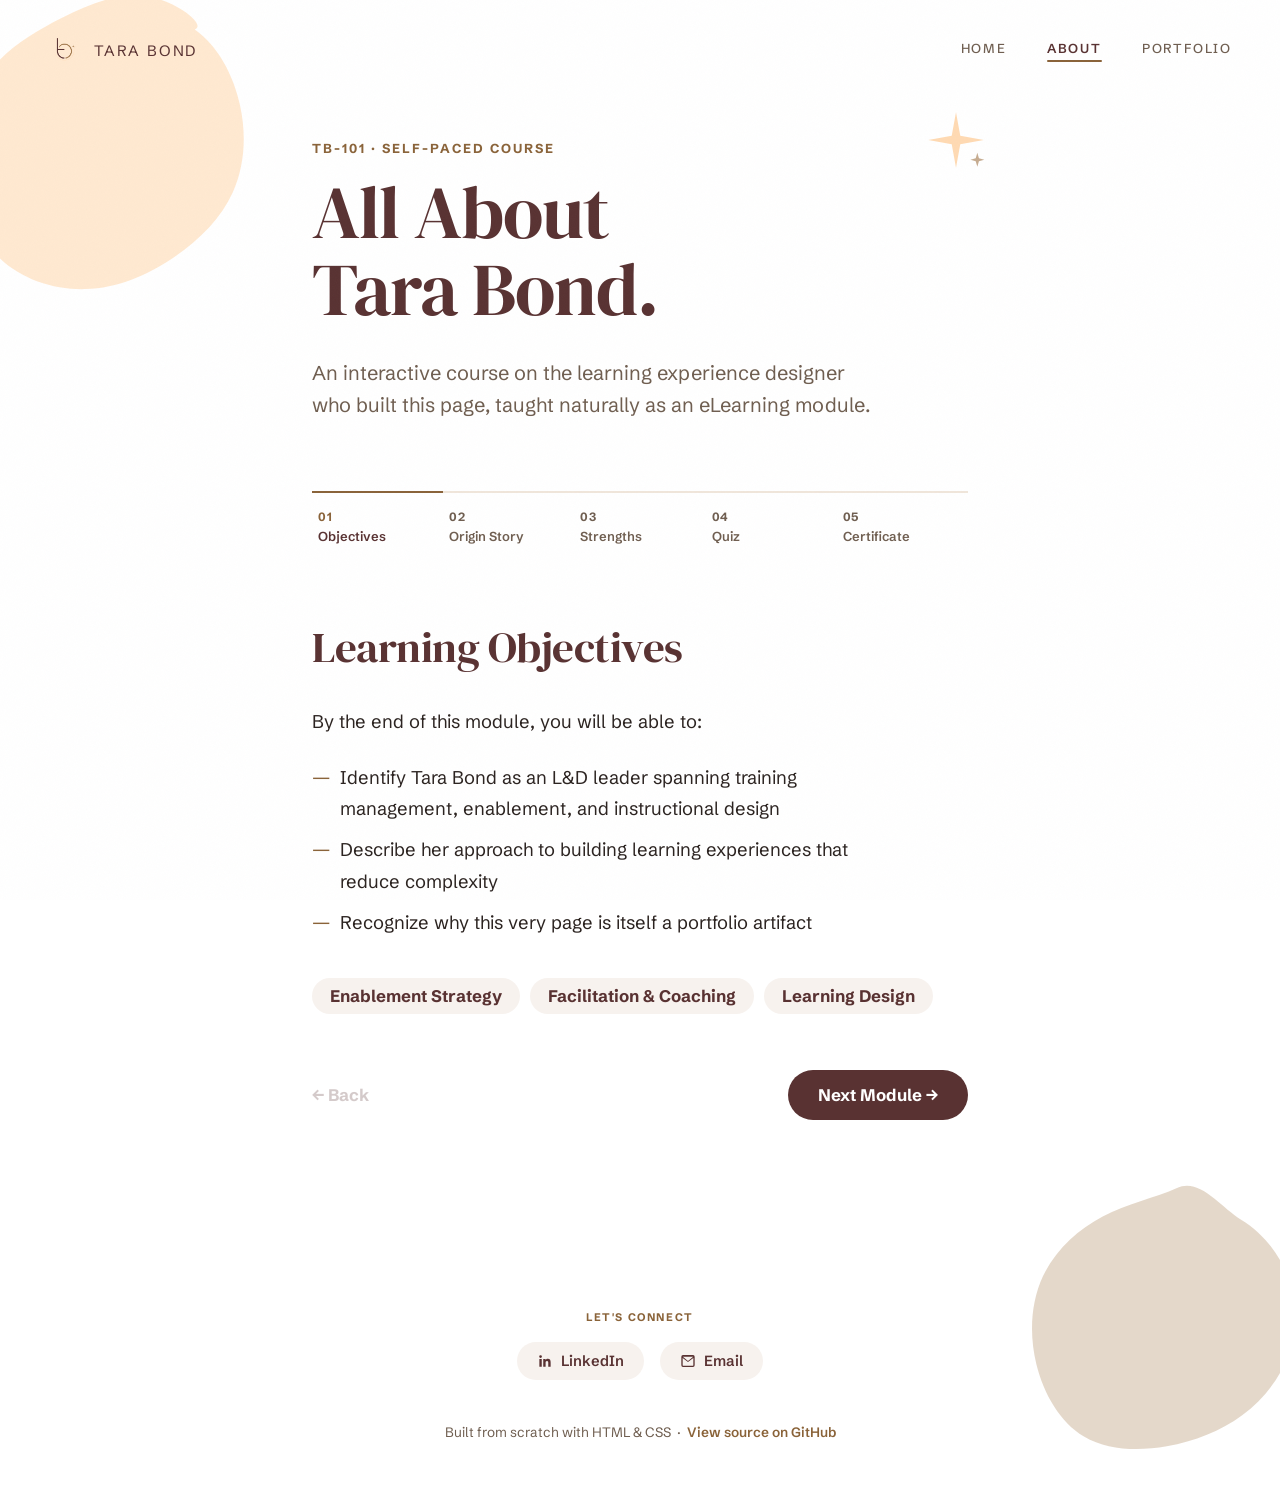
==== commit ea9034ab: "Update about.html" ====
--- a/about.html
+++ b/about.html
@@ -181,6 +181,11 @@
   .panel.active { display: block; }
   @keyframes fadeIn { from { opacity: 0; transform: translateY(8px);} to {opacity:1; transform: translateY(0);} }
 
+  @media (prefers-reduced-motion: reduce) {
+    .panel { animation: none !important; }
+    * { scroll-behavior: auto !important; }
+  }
+
   .panel h2 {
     font-family: 'DM Serif Display', Georgia, serif;
     font-size: 2.7em;
@@ -216,23 +221,21 @@
     color: var(--tan);
   }
 
+  /* Focus-area tags: pills that wrap neatly on any screen size */
   .word-tags {
     display: flex;
     flex-wrap: wrap;
-    gap: 24px;
+    gap: 10px;
     margin: 40px 0 10px;
   }
   .word-tags span {
-    font-size: 1.3em;
+    background: var(--cream);
+    font-size: 1.05em;
     font-weight: 700;
     color: var(--maroon);
-  }
-  .word-tags span::after {
-    content: '·';
-    color: var(--tan);
-    margin-left: 24px;
-  }
-  .word-tags span:last-child::after { content: ''; }
+    padding: 8px 18px;
+    border-radius: 24px;
+  }
 
   .strength-list {
     margin-top: 40px;
@@ -409,15 +412,82 @@
     padding: 24px 20px 40px;
   }
   footer.credit a { font-weight: 600; color: var(--tan); }
+
+  .skip-link {
+    position: absolute;
+    top: -100px;
+    left: 12px;
+    background: var(--maroon);
+    color: white;
+    padding: 12px 20px;
+    border-radius: 8px;
+    z-index: 10000;
+    font-family: 'Schibsted Grotesk', Arial, sans-serif;
+    font-weight: 600;
+    font-size: 14px;
+    transition: top 0.2s ease;
+  }
+  .skip-link:focus {
+    top: 12px;
+  }
+
+  /* ============================================================
+     MOBILE REFINEMENTS (phones, 640px and under)
+     Added to make the page comfortable to read and tap on a phone.
+     Desktop and tablet layouts above are unchanged.
+     ============================================================ */
+  @media (max-width: 640px) {
+
+    /* Nav links: bigger tap area (at least 44px tall) */
+    nav .links { gap: 28px; }
+    nav .links a {
+      display: inline-flex;
+      align-items: center;
+      min-height: 44px;
+      padding: 0;
+    }
+    nav .links a.active::after { bottom: 8px; }
+
+    /* Tighter page padding so content gets more of the screen */
+    .wrap { padding: 24px 24px 80px; }
+
+    /* Headline scales with screen width so it never overflows at 375px */
+    h1.big { font-size: clamp(2.6em, 14vw, 4.6em); margin-bottom: 20px; }
+    p.intro { font-size: 1.1em; margin-bottom: 40px; }
+
+    /* Step tracker buttons: at least 44px tall to tap */
+    .step { min-height: 44px; padding-bottom: 8px; }
+
+    /* Smaller panel headings and spacing */
+    .panel { padding-top: 40px; }
+    .panel h2 { font-size: clamp(1.9em, 8vw, 2.7em); margin-bottom: 20px; }
+
+    /* Back / Next buttons: tappable and spaced apart */
+    .panel-nav { margin-top: 40px; gap: 12px; }
+    .btn { min-height: 44px; padding: 0 12px 0 0; }
+
+    /* Tags: a little less space above on phones */
+    .word-tags { margin-top: 28px; }
+
+    /* Strengths list: slightly tighter */
+    .strength-item { gap: 16px; padding: 18px 0; }
+    .strength-item .name { font-size: 1.3em; }
+
+    /* Footer pill links: 44px tall */
+    .connect-link { min-height: 44px; }
+  }
 </style>
 </head>
 <body>
 
-<div style="position:relative; min-height:100%;">
-<svg class="bg-blob blob-1" viewBox="0 0 200 200" xmlns="http://www.w3.org/2000/svg">
+<a href="#main-content" class="skip-link">Skip to main content</a>
+
+<!-- overflow-x: clip stops the decorative blobs from causing sideways scrolling on phones -->
+<div style="position:relative; min-height:100%; overflow-x:clip;">
+<svg class="bg-blob blob-1" aria-hidden="true" viewBox="0 0 200 200" xmlns="http://www.w3.org/2000/svg">
   <path fill="#ffd7ab" opacity="0.55" d="M44.6,-63.4C56.9,-54.7,64.9,-39.5,68.4,-23.7C71.9,-7.9,70.9,8.5,64.6,22.4C58.3,36.3,46.7,47.7,33.1,56.8C19.5,65.9,3.9,72.7,-12.8,73.2C-29.5,73.7,-47.3,67.9,-58.9,56.1C-70.5,44.3,-75.9,26.5,-76.8,8.9C-77.7,-8.7,-74.1,-26.1,-64.8,-39.4C-55.5,-52.7,-40.5,-61.9,-25.2,-69.6C-9.9,-77.3,5.7,-83.5,20.9,-80.6C36.1,-77.7,50.9,-65.7,44.6,-63.4Z" transform="translate(100 100)"/>
 </svg>
-<svg class="bg-blob blob-2" viewBox="0 0 200 200" xmlns="http://www.w3.org/2000/svg">
+<svg class="bg-blob blob-2" aria-hidden="true" viewBox="0 0 200 200" xmlns="http://www.w3.org/2000/svg">
   <path fill="#a67d51" opacity="0.3" d="M39.5,-56.3C51.3,-49.1,60.8,-37.6,65.6,-24.2C70.4,-10.8,70.5,4.5,65.9,18.1C61.3,31.7,52,43.6,40.1,52.4C28.2,61.2,13.7,66.9,-1.8,69.6C-17.3,72.3,-34.6,72,-47.8,64.1C-61,56.2,-70.1,40.7,-74.2,24.1C-78.3,7.5,-77.4,-10.2,-70.6,-24.8C-63.8,-39.4,-51.1,-50.9,-37.4,-58.1C-23.7,-65.3,-8.9,-68.2,3.9,-73.9C16.7,-79.6,27.7,-63.5,39.5,-56.3Z" transform="translate(100 100)"/>
 </svg>
 
@@ -433,9 +503,9 @@
   </div>
 </nav>
 
-<div class="wrap">
-
-  <svg class="hero-decor" viewBox="0 0 60 60" fill="none" xmlns="http://www.w3.org/2000/svg">
+<div class="wrap" id="main-content" role="main">
+
+  <svg class="hero-decor" aria-hidden="true" viewBox="0 0 60 60" fill="none" xmlns="http://www.w3.org/2000/svg">
     <path d="M30 4 L34 26 L56 30 L34 34 L30 56 L26 34 L4 30 L26 26 Z" fill="#ffd7ab"/>
     <path d="M50 42 L51.5 47 L56.5 48.5 L51.5 50 L50 55 L48.5 50 L43.5 48.5 L48.5 47 Z" fill="#a67d51" opacity="0.7"/>
   </svg>
@@ -476,9 +546,9 @@
       <li>Recognize why this very page is itself a portfolio artifact</li>
     </ul>
     <div class="word-tags">
-      <span>L&amp;D Leader</span>
-      <span>GenAI Ambassador</span>
-      <span>Builder at Heart</span>
+      <span>Enablement Strategy</span>
+      <span>Facilitation &amp; Coaching</span>
+      <span>Learning Design</span>
     </div>
     <div class="panel-nav">
       <button class="btn" disabled>← Back</button>
@@ -518,7 +588,7 @@
 
     <div class="quiz-block">
       <div class="q">1. Which major Proptech and Fintech companies has Tara spent the bulk of her corporate career?</div>
-      <div class="quiz-options" id="q1-options">
+      <div class="quiz-options" id="q1-options" aria-live="polite">
         <button class="quiz-option" onclick="answer(this,'q1',false)">Zillow and Mastercard</button>
         <button class="quiz-option" onclick="answer(this,'q1',true)">Redfin and Visa</button>
         <button class="quiz-option" onclick="answer(this,'q1',false)">Compass and PayPal</button>
@@ -527,7 +597,7 @@
 
     <div class="quiz-block">
       <div class="q">2. Which of these is one of Tara's top CliftonStrengths?</div>
-      <div class="quiz-options" id="q2-options">
+      <div class="quiz-options" id="q2-options" aria-live="polite">
         <button class="quiz-option" onclick="answer(this,'q2',false)">Command</button>
         <button class="quiz-option" onclick="answer(this,'q2',true)">Futuristic</button>
         <button class="quiz-option" onclick="answer(this,'q2',false)">Discipline</button>
@@ -543,7 +613,7 @@
   <div class="panel" id="m5">
     <div class="cert">
       <div class="cert-decor">
-        <svg width="72" height="72" viewBox="0 0 72 72" fill="none" xmlns="http://www.w3.org/2000/svg">
+        <svg width="72" height="72" viewBox="0 0 72 72" fill="none" xmlns="http://www.w3.org/2000/svg" aria-hidden="true">
           <circle cx="36" cy="36" r="26" stroke="#a67d51" stroke-width="1.5"/>
           <circle cx="36" cy="36" r="19" stroke="#ffd7ab" stroke-width="1.5"/>
           <path d="M36 4 L38.5 15 L50 17 L38.5 19 L36 30 L33.5 19 L22 17 L33.5 15 Z" fill="#593232" opacity="0.85"/>
@@ -566,11 +636,11 @@
   <h3>Let's Connect</h3>
   <div class="connect-links">
     <a href="https://www.linkedin.com/in/taraneh-tara-bond" target="_blank" class="connect-link">
-      <svg width="16" height="16" viewBox="0 0 24 24" fill="currentColor"><path d="M20.45 20.45h-3.55v-5.57c0-1.33-.02-3.03-1.85-3.03-1.85 0-2.14 1.45-2.14 2.94v5.66H9.36V9h3.41v1.56h.05c.47-.9 1.63-1.85 3.36-1.85 3.6 0 4.27 2.37 4.27 5.45v6.29zM5.34 7.43a2.06 2.06 0 1 1 0-4.12 2.06 2.06 0 0 1 0 4.12zM7.12 20.45H3.56V9h3.56v11.45z"/></svg>
+      <svg width="16" height="16" viewBox="0 0 24 24" fill="currentColor" aria-hidden="true"><path d="M20.45 20.45h-3.55v-5.57c0-1.33-.02-3.03-1.85-3.03-1.85 0-2.14 1.45-2.14 2.94v5.66H9.36V9h3.41v1.56h.05c.47-.9 1.63-1.85 3.36-1.85 3.6 0 4.27 2.37 4.27 5.45v6.29zM5.34 7.43a2.06 2.06 0 1 1 0-4.12 2.06 2.06 0 0 1 0 4.12zM7.12 20.45H3.56V9h3.56v11.45z"/></svg>
       LinkedIn
     </a>
     <a href="mailto:bondtaraneh@gmail.com" class="connect-link">
-      <svg width="16" height="16" viewBox="0 0 24 24" fill="currentColor"><path d="M2 5.5A2.5 2.5 0 0 1 4.5 3h15A2.5 2.5 0 0 1 22 5.5v13a2.5 2.5 0 0 1-2.5 2.5h-15A2.5 2.5 0 0 1 2 18.5v-13zm2.2.3 7.8 6.1 7.8-6.1H4.2zM20 7.4l-8 6.27L4 7.4v11.1c0 .28.22.5.5.5h15c.28 0 .5-.22.5-.5V7.4z"/></svg>
+      <svg width="16" height="16" viewBox="0 0 24 24" fill="currentColor" aria-hidden="true"><path d="M2 5.5A2.5 2.5 0 0 1 4.5 3h15A2.5 2.5 0 0 1 22 5.5v13a2.5 2.5 0 0 1-2.5 2.5h-15A2.5 2.5 0 0 1 2 18.5v-13zm2.2.3 7.8 6.1 7.8-6.1H4.2zM20 7.4l-8 6.27L4 7.4v11.1c0 .28.22.5.5.5h15c.28 0 .5-.22.5-.5V7.4z"/></svg>
       Email
     </a>
   </div>
@@ -598,7 +668,8 @@
     }
 
     if (!skipScroll) {
-      document.getElementById(id).scrollIntoView({behavior: 'smooth', block: 'start'});
+      const prefersReducedMotion = window.matchMedia('(prefers-reduced-motion: reduce)').matches;
+      document.getElementById(id).scrollIntoView({behavior: prefersReducedMotion ? 'auto' : 'smooth', block: 'start'});
     }
   }
 
@@ -606,6 +677,7 @@
     const group = document.getElementById(qName + '-options');
     group.querySelectorAll('.quiz-option').forEach(b => b.disabled = true);
     btn.classList.add(isCorrect ? 'correct' : 'incorrect');
+    btn.setAttribute('aria-label', btn.textContent + (isCorrect ? ' — Correct answer' : ' — Incorrect answer'));
     quizAnswers[qName] = true;
     if (Object.keys(quizAnswers).length === 2) {
       document.getElementById('finish-btn').disabled = false;
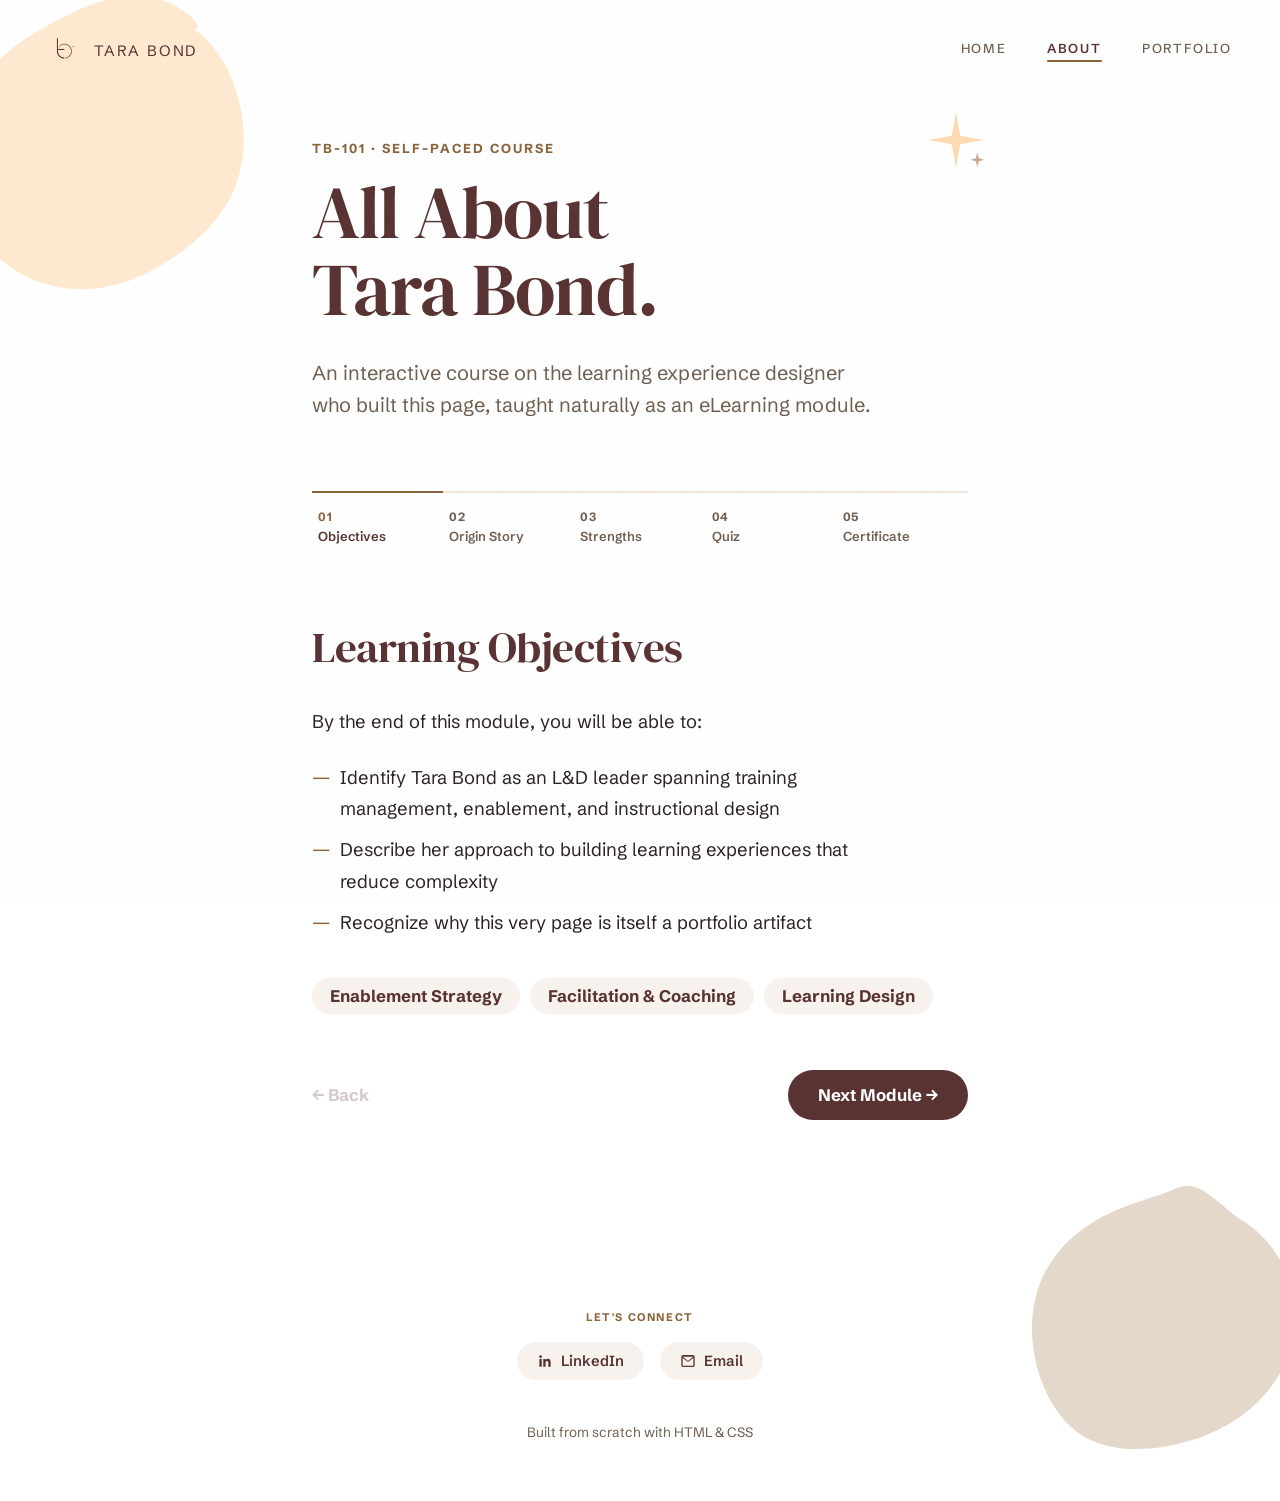
==== commit 3ee19c02: "Update about.html" ====
--- a/about.html
+++ b/about.html
@@ -647,7 +647,7 @@
 </div>
 
 <footer class="credit">
-  Built from scratch with HTML &amp; CSS &nbsp;·&nbsp; <a href="https://github.com/taraneh-code" target="_blank">View source on GitHub</a>
+  Built from scratch with HTML &amp; CSS
 </footer>
 
 <script>
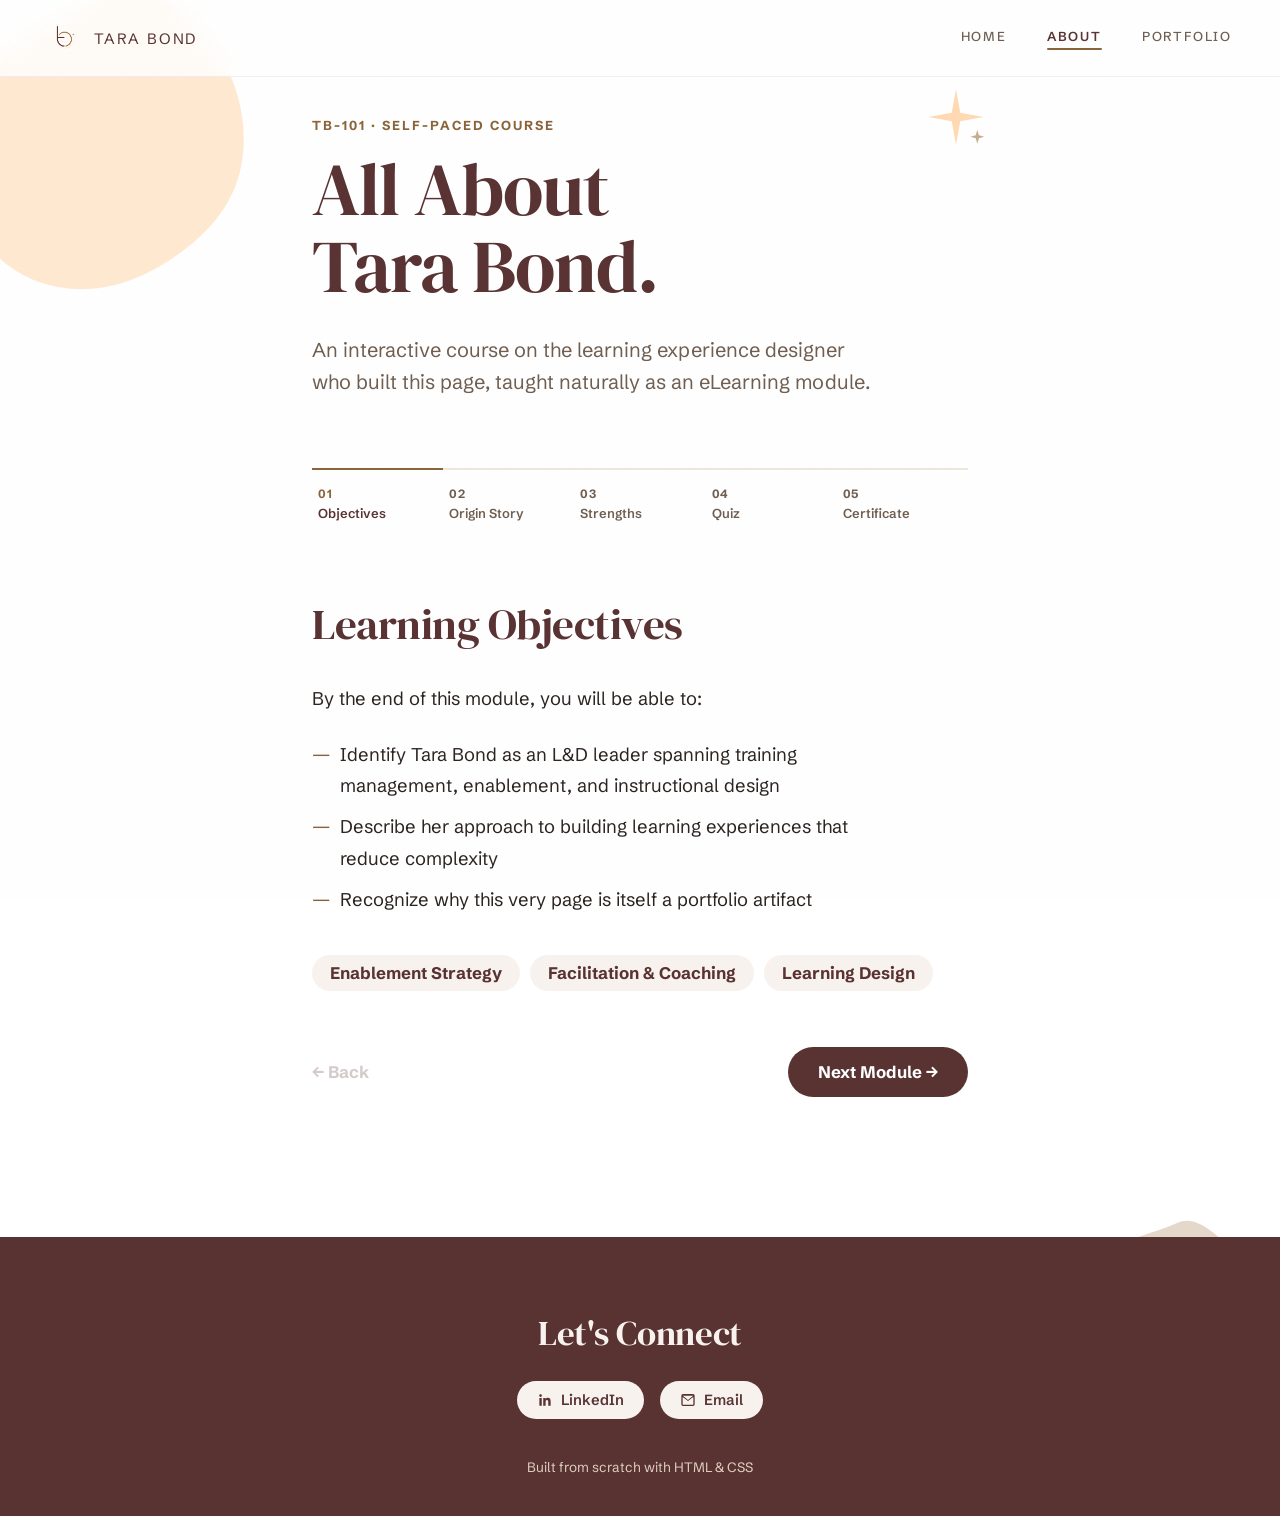
==== commit 3f5c8805: "Update about.html" ====
--- a/about.html
+++ b/about.html
@@ -8,13 +8,16 @@
 <title>All About Tara Bond</title>
 <meta property="og:title" content="TB-101: All About Tara Bond">
 <meta property="og:description" content="An interactive eLearning course about the L&D leader who built this page — learning objectives, a knowledge check, and a certificate of completion included.">
-<meta property="og:image" content="https://taraneh-code.github.io/tara-headshot.jpeg">
+<meta property="og:image" content="https://taraneh-code.github.io/share-image.png">
+<meta property="og:image:width" content="1200">
+<meta property="og:image:height" content="630">
+<meta property="og:image:alt" content="Tara Bond: I turn complexity into learning that sticks.">
 <meta property="og:url" content="https://taraneh-code.github.io/about.html">
 <meta property="og:type" content="website">
 <meta name="twitter:card" content="summary_large_image">
 <meta name="twitter:title" content="TB-101: All About Tara Bond">
 <meta name="twitter:description" content="An interactive eLearning course about the L&D leader who built this page.">
-<meta name="twitter:image" content="https://taraneh-code.github.io/tara-headshot.jpeg">
+<meta name="twitter:image" content="https://taraneh-code.github.io/share-image.png">
 <link rel="preconnect" href="https://fonts.googleapis.com">
 <link rel="preconnect" href="https://fonts.gstatic.com" crossorigin>
 <link href="https://fonts.googleapis.com/css2?family=Schibsted+Grotesk:ital,wght@0,400..900;1,400..900&family=DM+Serif+Display:ital@0;1&display=swap" rel="stylesheet">
@@ -38,6 +41,7 @@
     color: var(--text);
     -webkit-font-smoothing: antialiased;
     overflow-x: hidden;
+    overflow-x: clip; /* clip (unlike hidden) keeps the sticky nav working */
   }
   a { text-decoration: none; color: inherit; }
 
@@ -65,7 +69,15 @@
     display: flex;
     align-items: center;
     justify-content: space-between;
-    padding: 32px 48px;
+    padding: 20px 48px;
+    /* Sticky nav with a soft frosted-glass look */
+    position: sticky;
+    top: 0;
+    z-index: 100;
+    background: rgba(255, 255, 255, 0.82);
+    -webkit-backdrop-filter: blur(12px);
+    backdrop-filter: blur(12px);
+    border-bottom: 1px solid rgba(89, 50, 50, 0.08);
   }
   nav .name {
     font-weight: 400;
@@ -177,7 +189,8 @@
     .step .step-label { display: none; }
   }
 
-  .panel { display: none; padding-top: 64px; animation: fadeIn 0.4s ease; }
+  /* scroll-margin-top keeps the sticky nav from covering the heading when a module scrolls into view */
+  .panel { display: none; padding-top: 64px; scroll-margin-top: 90px; animation: fadeIn 0.4s ease; }
   .panel.active { display: block; }
   @keyframes fadeIn { from { opacity: 0; transform: translateY(8px);} to {opacity:1; transform: translateY(0);} }
 
@@ -438,8 +451,14 @@
      ============================================================ */
   @media (max-width: 640px) {
 
+    /* Compact one-row nav so the sticky bar stays slim on phones
+       (the logo stays; the written name is hidden to make room) */
+    nav { padding: 8px 20px; flex-direction: row; align-items: center; gap: 12px; }
+    nav .name { display: none; }
+    nav .links { gap: 20px; }
+    .panel { scroll-margin-top: 70px; }
+
     /* Nav links: bigger tap area (at least 44px tall) */
-    nav .links { gap: 28px; }
     nav .links a {
       display: inline-flex;
       align-items: center;
@@ -475,6 +494,33 @@
 
     /* Footer pill links: 44px tall */
     .connect-link { min-height: 44px; }
+  }
+
+  /* ============================================================
+     MAROON FOOTER BAND
+     ============================================================ */
+  .connect-footer {
+    background: var(--maroon);
+    padding: 72px 24px 40px;
+  }
+  .connect-footer h3 {
+    font-family: 'DM Serif Display', Georgia, serif;
+    font-size: 2.2em;
+    font-weight: 400;
+    text-transform: none;
+    letter-spacing: -0.3px;
+    color: var(--cream);
+    margin: 0 0 24px;
+  }
+  .connect-link { background: var(--cream); color: var(--maroon); }
+  footer.credit {
+    background: var(--maroon);
+    color: #e0cfc0;
+    padding: 0 20px 40px;
+  }
+  @media (max-width: 640px) {
+    .connect-footer { padding: 56px 20px 32px; }
+    .connect-footer h3 { font-size: 1.8em; }
   }
 </style>
 </head>
@@ -691,5 +737,6 @@
 </script>
 
 </div>
+<script src="cursor.js" defer></script>
 </body>
 </html>
